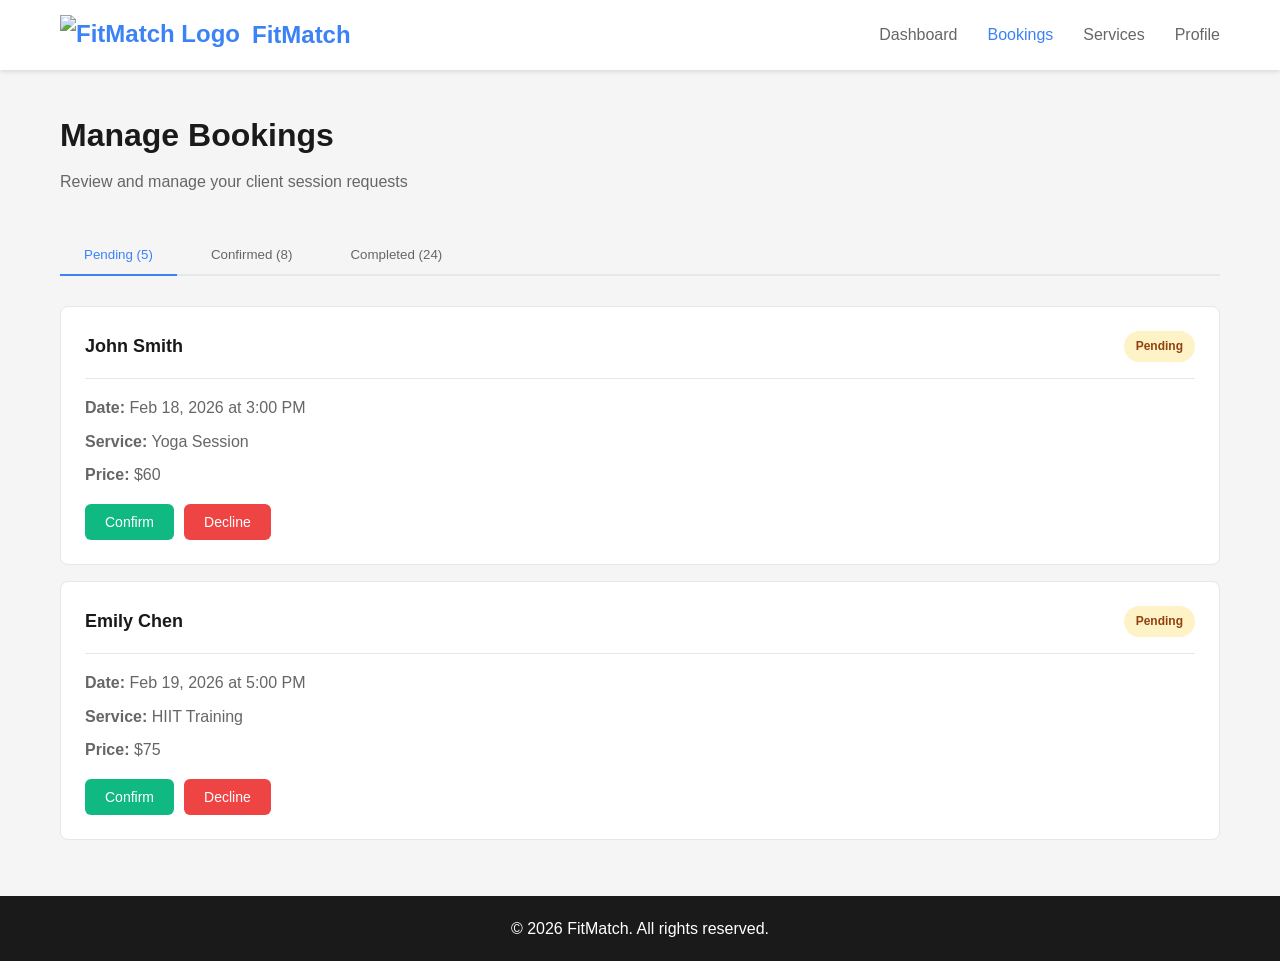
==== bookings.html @ d906d943 "Rename bookings (1).html to bookings.html" ====
<!DOCTYPE html>
<html lang="en">
<head>
    <meta charset="UTF-8">
    <meta name="viewport" content="width=device-width, initial-scale=1.0">
    <title>Bookings - FitMatch</title>
    <link rel="stylesheet" href="styles.css">
</head>
<body>
    <!-- Navigation -->
    <nav class="navbar">
        <div class="nav-container">
            <div class="logo">
                <img src="logo.png" alt="FitMatch Logo">
                <span>FitMatch</span>
            </div>
            <ul class="nav-menu">
                <li><a href="index.html">Dashboard</a></li>
                <li><a href="bookings.html" class="active">Bookings</a></li>
                <li><a href="services.html">Services</a></li>
                <li><a href="profile.html">Profile</a></li>
            </ul>
        </div>
    </nav>

    <!-- Main Content -->
    <main class="container">
        <header class="page-header">
            <h1>Manage Bookings</h1>
            <p>Review and manage your client session requests</p>
        </header>

        <!-- Tabs -->
        <div class="tabs">
            <button class="tab-btn active" onclick="showTab('pending')">Pending (5)</button>
            <button class="tab-btn" onclick="showTab('confirmed')">Confirmed (8)</button>
            <button class="tab-btn" onclick="showTab('completed')">Completed (24)</button>
        </div>

        <!-- Pending Tab -->
        <div id="pending" class="tab-content active">
            <div class="booking-card">
                <div class="booking-header">
                    <h3>John Smith</h3>
                    <span class="badge pending">Pending</span>
                </div>
                <p><strong>Date:</strong> Feb 18, 2026 at 3:00 PM</p>
                <p><strong>Service:</strong> Yoga Session</p>
                <p><strong>Price:</strong> $60</p>
                <div class="btn-group">
                    <button class="btn btn-success">Confirm</button>
                    <button class="btn btn-danger">Decline</button>
                </div>
            </div>

            <div class="booking-card">
                <div class="booking-header">
                    <h3>Emily Chen</h3>
                    <span class="badge pending">Pending</span>
                </div>
                <p><strong>Date:</strong> Feb 19, 2026 at 5:00 PM</p>
                <p><strong>Service:</strong> HIIT Training</p>
                <p><strong>Price:</strong> $75</p>
                <div class="btn-group">
                    <button class="btn btn-success">Confirm</button>
                    <button class="btn btn-danger">Decline</button>
                </div>
            </div>
        </div>

        <!-- Confirmed Tab -->
        <div id="confirmed" class="tab-content">
            <div class="booking-card">
                <div class="booking-header">
                    <h3>Sarah Johnson</h3>
                    <span class="badge confirmed">Confirmed</span>
                </div>
                <p><strong>Date:</strong> Today at 2:00 PM</p>
                <p><strong>Service:</strong> Strength Training</p>
                <p><strong>Price:</strong> $75</p>
                <div class="btn-group">
                    <button class="btn btn-secondary">Reschedule</button>
                </div>
            </div>
        </div>

        <!-- Completed Tab -->
        <div id="completed" class="tab-content">
            <div class="booking-card">
                <div class="booking-header">
                    <h3>Emma Davis</h3>
                    <span class="badge completed">Completed</span>
                </div>
                <p><strong>Date:</strong> Feb 14, 2026 at 6:00 PM</p>
                <p><strong>Service:</strong> Weight Loss Program</p>
                <p><strong>Price:</strong> $75</p>
            </div>
        </div>
    </main>

    <!-- Footer -->
    <footer>
        <p>&copy; 2026 FitMatch. All rights reserved.</p>
    </footer>

    <script src="script.js"></script>
</body>
</html>
---- styles.css ----
/* Reset & Base Styles */
* {
    margin: 0;
    padding: 0;
    box-sizing: border-box;
}

body {
    font-family: -apple-system, BlinkMacSystemFont, 'Segoe UI', Roboto, Arial, sans-serif;
    line-height: 1.6;
    color: #333;
    background-color: #f5f5f5;
}

/* Navigation */
.navbar {
    background: white;
    box-shadow: 0 2px 4px rgba(0,0,0,0.1);
    position: sticky;
    top: 0;
    z-index: 100;
}

.nav-container {
    max-width: 1200px;
    margin: 0 auto;
    padding: 0 20px;
    display: flex;
    justify-content: space-between;
    align-items: center;
    height: 70px;
}

.logo {
    display: flex;
    align-items: center;
    gap: 12px;
    font-size: 24px;
    font-weight: 700;
    color: #3B82F6;
}

.logo img {
    height: 40px;
    width: auto;
}

.nav-menu {
    display: flex;
    list-style: none;
    gap: 30px;
}

.nav-menu a {
    text-decoration: none;
    color: #666;
    font-weight: 500;
    transition: color 0.3s;
}

.nav-menu a:hover,
.nav-menu a.active {
    color: #3B82F6;
}

/* Container */
.container {
    max-width: 1200px;
    margin: 0 auto;
    padding: 40px 20px;
    min-height: calc(100vh - 150px);
}

/* Page Header */
.page-header {
    margin-bottom: 40px;
}

.page-header h1 {
    font-size: 32px;
    color: #1a1a1a;
    margin-bottom: 8px;
}

.page-header p {
    color: #666;
    font-size: 16px;
}

/* Stats Section */
.stats {
    display: grid;
    grid-template-columns: repeat(auto-fit, minmax(250px, 1fr));
    gap: 20px;
    margin-bottom: 40px;
}

.stat-card {
    background: white;
    padding: 30px;
    border-radius: 12px;
    box-shadow: 0 2px 8px rgba(0,0,0,0.08);
    text-align: center;
}

.stat-card h3 {
    font-size: 14px;
    color: #666;
    font-weight: 500;
    margin-bottom: 12px;
}

.stat-number {
    font-size: 36px;
    font-weight: 700;
    color: #3B82F6;
}

/* Section */
.section {
    background: white;
    padding: 30px;
    border-radius: 12px;
    box-shadow: 0 2px 8px rgba(0,0,0,0.08);
    margin-bottom: 20px;
}

.section h2 {
    font-size: 20px;
    margin-bottom: 20px;
    color: #1a1a1a;
}

/* Sessions List */
.sessions-list {
    display: flex;
    flex-direction: column;
    gap: 15px;
}

.session-item {
    display: flex;
    align-items: center;
    gap: 20px;
    padding: 20px;
    background: #f9fafb;
    border-radius: 8px;
    border-left: 4px solid #3B82F6;
}

.session-time {
    font-size: 18px;
    font-weight: 600;
    min-width: 80px;
    color: #3B82F6;
}

.session-info {
    flex: 1;
}

.session-info strong {
    display: block;
    margin-bottom: 4px;
    font-size: 16px;
}

.session-info p {
    color: #666;
    font-size: 14px;
}

/* Badge */
.badge {
    padding: 6px 12px;
    border-radius: 20px;
    font-size: 12px;
    font-weight: 600;
}

.badge.confirmed {
    background: #D1FAE5;
    color: #065F46;
}

.badge.pending {
    background: #FEF3C7;
    color: #92400E;
}

.badge.completed {
    background: #E0E7FF;
    color: #3730A3;
}

.badge.active {
    background: #D1FAE5;
    color: #065F46;
}

/* Tabs */
.tabs {
    display: flex;
    gap: 10px;
    margin-bottom: 30px;
    border-bottom: 2px solid #e5e7eb;
}

.tab-btn {
    padding: 12px 24px;
    border: none;
    background: none;
    color: #666;
    font-weight: 500;
    cursor: pointer;
    border-bottom: 2px solid transparent;
    margin-bottom: -2px;
    transition: all 0.3s;
}

.tab-btn:hover {
    color: #3B82F6;
}

.tab-btn.active {
    color: #3B82F6;
    border-bottom-color: #3B82F6;
}

.tab-content {
    display: none;
}

.tab-content.active {
    display: block;
}

/* Booking Card */
.booking-card {
    background: white;
    padding: 24px;
    border-radius: 8px;
    border: 1px solid #e5e7eb;
    margin-bottom: 16px;
}

.booking-header {
    display: flex;
    justify-content: space-between;
    align-items: center;
    margin-bottom: 16px;
    padding-bottom: 16px;
    border-bottom: 1px solid #e5e7eb;
}

.booking-card h3 {
    font-size: 18px;
    color: #1a1a1a;
}

.booking-card p {
    margin: 8px 0;
    color: #666;
}

/* Service Card */
.service-card {
    background: white;
    padding: 24px;
    border-radius: 8px;
    border: 1px solid #e5e7eb;
    margin-bottom: 16px;
}

.service-header {
    display: flex;
    justify-content: space-between;
    align-items: flex-start;
    margin-bottom: 12px;
}

.service-card h3 {
    font-size: 18px;
    color: #1a1a1a;
}

.service-card p {
    color: #666;
    margin-bottom: 16px;
    line-height: 1.6;
}

.service-meta {
    color: #666;
    font-size: 14px;
    margin-bottom: 16px;
}

/* Buttons */
.btn {
    padding: 10px 20px;
    border: none;
    border-radius: 6px;
    font-size: 14px;
    font-weight: 500;
    cursor: pointer;
    transition: all 0.3s;
}

.btn-primary {
    background: #3B82F6;
    color: white;
    margin-bottom: 20px;
}

.btn-primary:hover {
    background: #2563EB;
}

.btn-success {
    background: #10B981;
    color: white;
}

.btn-success:hover {
    background: #059669;
}

.btn-danger {
    background: #EF4444;
    color: white;
}

.btn-danger:hover {
    background: #DC2626;
}

.btn-secondary {
    background: white;
    color: #666;
    border: 1px solid #e5e7eb;
}

.btn-secondary:hover {
    background: #f9fafb;
}

.btn-group {
    display: flex;
    gap: 10px;
    margin-top: 16px;
}

/* Form */
.form-section {
    background: white;
    padding: 30px;
    border-radius: 12px;
    box-shadow: 0 2px 8px rgba(0,0,0,0.08);
    margin: 30px 0;
}

.form-group {
    margin-bottom: 20px;
}

.form-group label {
    display: block;
    margin-bottom: 8px;
    font-weight: 500;
    color: #333;
}

.form-group input,
.form-group textarea,
.form-group select {
    width: 100%;
    padding: 10px 12px;
    border: 1px solid #e5e7eb;
    border-radius: 6px;
    font-size: 14px;
    font-family: inherit;
}

.form-group input:focus,
.form-group textarea:focus,
.form-group select:focus {
    outline: none;
    border-color: #3B82F6;
}

.form-row {
    display: grid;
    grid-template-columns: 1fr 1fr;
    gap: 20px;
}

/* Profile */
.profile-header {
    display: flex;
    align-items: center;
    gap: 20px;
    margin-bottom: 30px;
    padding-bottom: 30px;
    border-bottom: 1px solid #e5e7eb;
}

.profile-avatar {
    width: 80px;
    height: 80px;
    border-radius: 50%;
    background: linear-gradient(135deg, #3B82F6, #2563EB);
    color: white;
    display: flex;
    align-items: center;
    justify-content: center;
    font-size: 32px;
    font-weight: 600;
}

.profile-header h2 {
    font-size: 24px;
    margin-bottom: 4px;
}

.profile-header p {
    color: #666;
}

.profile-stats {
    display: flex;
    gap: 40px;
    padding: 20px 0;
}

.stat-item {
    text-align: center;
}

.stat-item strong {
    display: block;
    font-size: 28px;
    color: #3B82F6;
    margin-bottom: 4px;
}

.stat-item span {
    font-size: 14px;
    color: #666;
}

.tags {
    display: flex;
    flex-wrap: wrap;
    gap: 10px;
}

.tag {
    padding: 8px 16px;
    background: #f3f4f6;
    border-radius: 20px;
    font-size: 14px;
    color: #374151;
    font-weight: 500;
}

.cert-list {
    list-style: none;
}

.cert-list li {
    padding: 16px;
    background: #f9fafb;
    border-radius: 8px;
    margin-bottom: 12px;
}

.cert-list strong {
    display: block;
    margin-bottom: 4px;
    color: #1a1a1a;
}

.cert-list p {
    color: #666;
    font-size: 14px;
}

/* Footer */
footer {
    background: #1a1a1a;
    color: white;
    text-align: center;
    padding: 20px;
}

/* Responsive */
@media (max-width: 768px) {
    .nav-menu {
        gap: 15px;
    }

    .stats {
        grid-template-columns: 1fr;
    }

    .session-item {
        flex-direction: column;
        align-items: flex-start;
    }

    .form-row {
        grid-template-columns: 1fr;
    }

    .profile-stats {
        gap: 20px;
    }
}
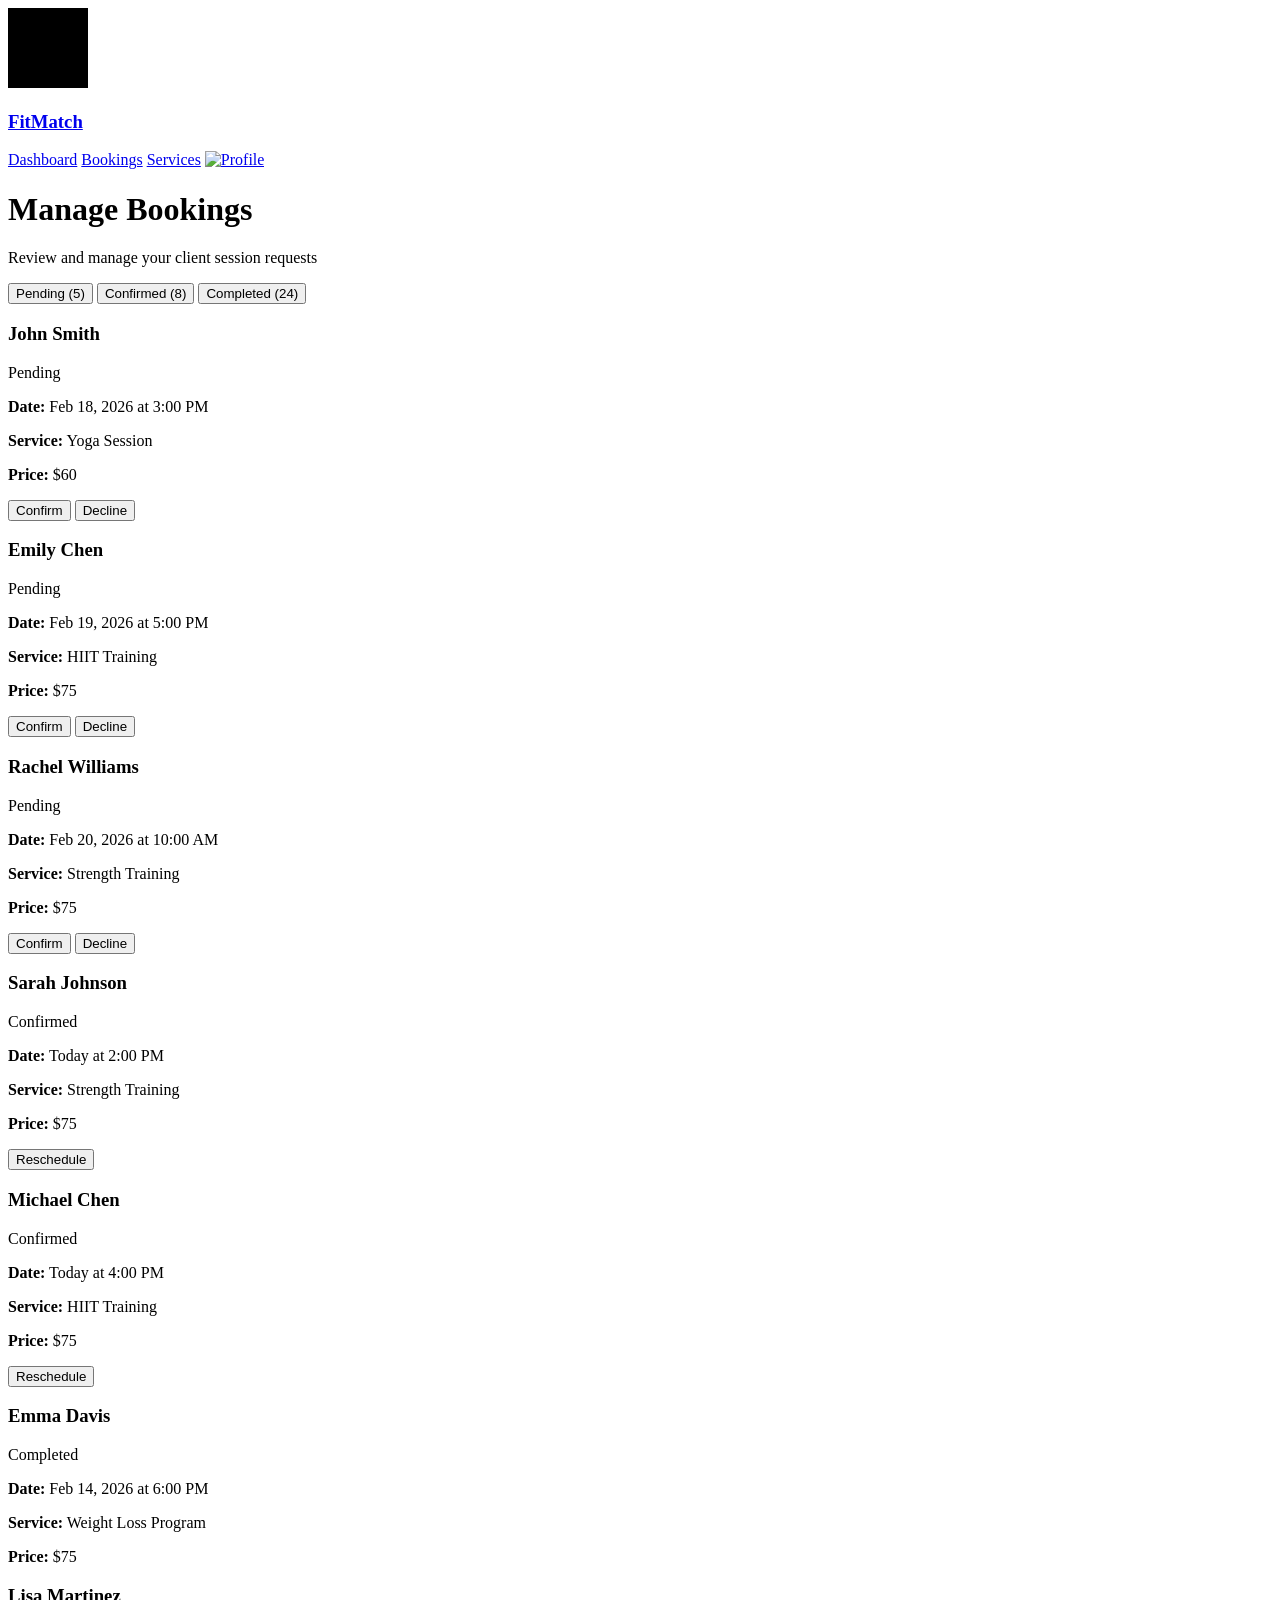
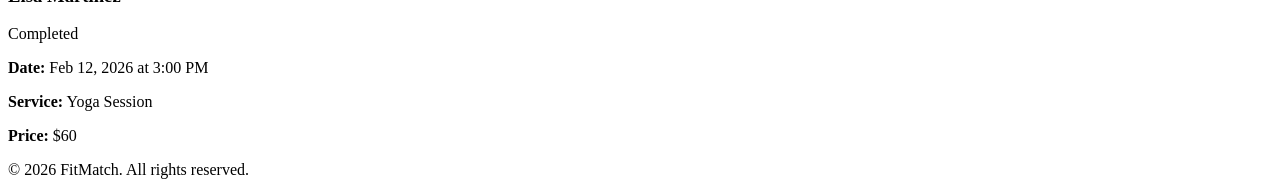
==== commit 2a97c54e: "Fix stylesheet link and update navigation structure" ====
--- a/bookings.html
+++ b/bookings.html
@@ -4,31 +4,32 @@
     <meta charset="UTF-8">
     <meta name="viewport" content="width=device-width, initial-scale=1.0">
     <title>Bookings - FitMatch</title>
-    <link rel="stylesheet" href="styles.css">
+    <link rel="stylesheet" href="style.css">
 </head>
 <body>
-    <!-- Navigation -->
-    <nav class="navbar">
-        <div class="nav-container">
-            <div class="logo">
-                <img src="logo.png" alt="FitMatch Logo">
-                <span>FitMatch</span>
-            </div>
-            <ul class="nav-menu">
-                <li><a href="index.html">Dashboard</a></li>
-                <li><a href="bookings.html" class="active">Bookings</a></li>
-                <li><a href="services.html">Services</a></li>
-                <li><a href="profile.html">Profile</a></li>
-            </ul>
+    <!-- Navigation Header -->
+    <header>
+        <div class="logo">
+            <img src="logo.png" alt="FitMatch Logo">
+            <a href="home.html"><h3>FitMatch</h3></a>
         </div>
-    </nav>
+        
+        <nav class="navigation">
+            <a href="index.html">Dashboard</a>
+            <a href="bookings.html" class="active">Bookings</a>
+            <a href="services.html">Services</a>
+            <a href="profile.html" class="profile-icon">
+                <img src="images/profileicon.png" alt="Profile">
+            </a>
+        </nav>
+    </header>
 
     <!-- Main Content -->
-    <main class="container">
-        <header class="page-header">
+    <main class="dashboard-content">
+        <div class="welcome-section">
             <h1>Manage Bookings</h1>
             <p>Review and manage your client session requests</p>
-        </header>
+        </div>
 
         <!-- Tabs -->
         <div class="tabs">
@@ -66,6 +67,20 @@
                     <button class="btn btn-danger">Decline</button>
                 </div>
             </div>
+
+            <div class="booking-card">
+                <div class="booking-header">
+                    <h3>Rachel Williams</h3>
+                    <span class="badge pending">Pending</span>
+                </div>
+                <p><strong>Date:</strong> Feb 20, 2026 at 10:00 AM</p>
+                <p><strong>Service:</strong> Strength Training</p>
+                <p><strong>Price:</strong> $75</p>
+                <div class="btn-group">
+                    <button class="btn btn-success">Confirm</button>
+                    <button class="btn btn-danger">Decline</button>
+                </div>
+            </div>
         </div>
 
         <!-- Confirmed Tab -->
@@ -77,6 +92,19 @@
                 </div>
                 <p><strong>Date:</strong> Today at 2:00 PM</p>
                 <p><strong>Service:</strong> Strength Training</p>
+                <p><strong>Price:</strong> $75</p>
+                <div class="btn-group">
+                    <button class="btn btn-secondary">Reschedule</button>
+                </div>
+            </div>
+
+            <div class="booking-card">
+                <div class="booking-header">
+                    <h3>Michael Chen</h3>
+                    <span class="badge confirmed">Confirmed</span>
+                </div>
+                <p><strong>Date:</strong> Today at 4:00 PM</p>
+                <p><strong>Service:</strong> HIIT Training</p>
                 <p><strong>Price:</strong> $75</p>
                 <div class="btn-group">
                     <button class="btn btn-secondary">Reschedule</button>
@@ -95,6 +123,16 @@
                 <p><strong>Service:</strong> Weight Loss Program</p>
                 <p><strong>Price:</strong> $75</p>
             </div>
+
+            <div class="booking-card">
+                <div class="booking-header">
+                    <h3>Lisa Martinez</h3>
+                    <span class="badge completed">Completed</span>
+                </div>
+                <p><strong>Date:</strong> Feb 12, 2026 at 3:00 PM</p>
+                <p><strong>Service:</strong> Yoga Session</p>
+                <p><strong>Price:</strong> $60</p>
+            </div>
         </div>
     </main>
 
